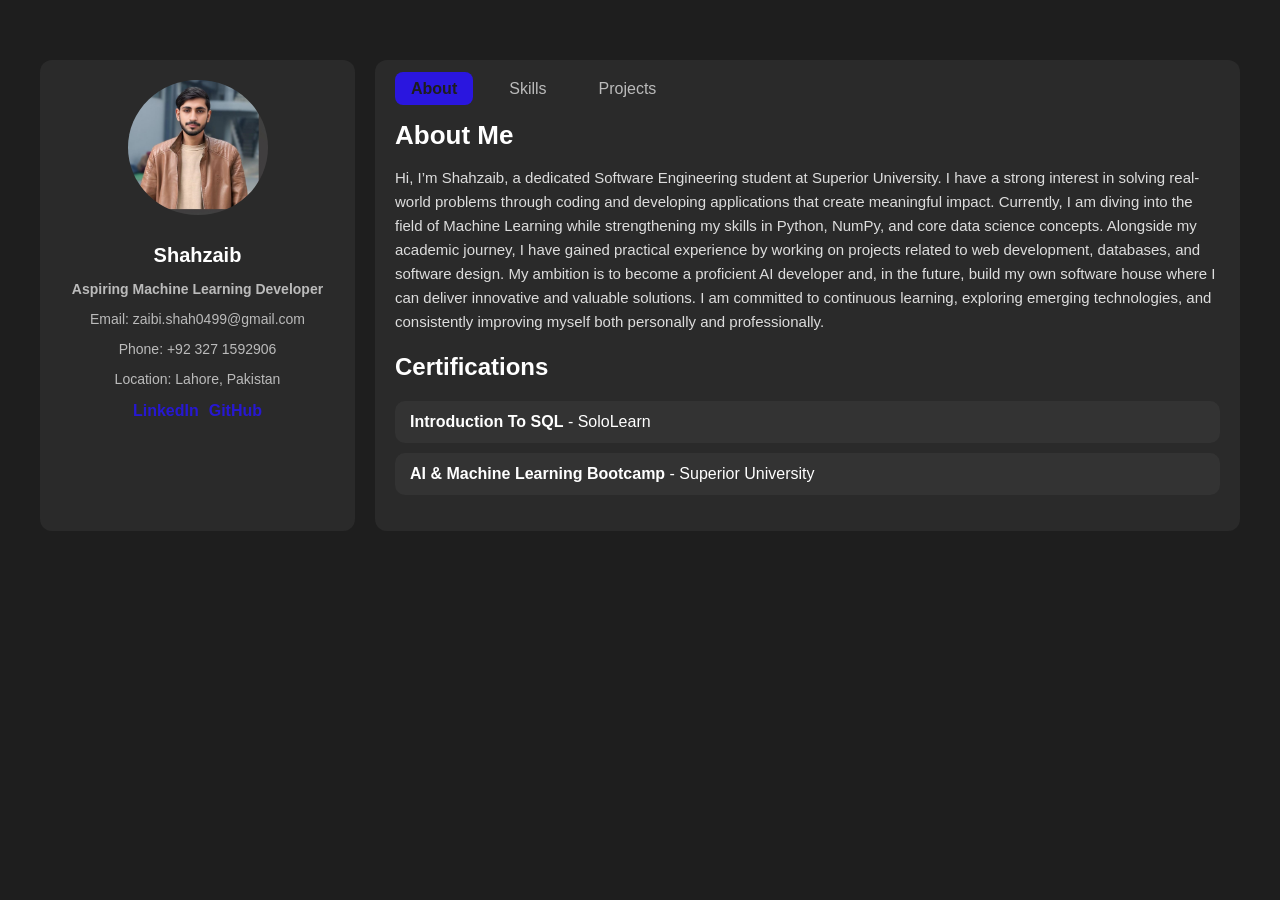
==== index.html @ c57428e2 "Add files via upload" ====
<!DOCTYPE html>
<html lang="en">
<head>
  <meta charset="UTF-8">
  <meta name="viewport" content="width=device-width, initial-scale=1.0">
  <title>Portfolio - About</title>
  <link rel="stylesheet" href="style.css">
</head>
<body>

  <!-- 🔹 Main Wrapper -->
  <div class="wrapper">

    <!-- Sidebar/Profile Card -->
    <aside class="sidebar">
      <div class="profile">
        <img src="image.jpeg" alt="Profile Pic">
        <h2>Shahzaib</h2>
        <p class="role">Aspiring Machine Learning Developer</p>
        <p>Email: zaibi.shah0499@gmail.com</p>
        <p>Phone: +92 327 1592906</p>
        <p>Location: Lahore, Pakistan</p>
      </div>
      <div class="social-links">
      <a href="https://www.linkedin.com/in/shahzaib-ali-828290384?trk=contact-info" target="_blank">LinkedIn</a>
      <a href="https://github.com/Shahzaib220" target="_blank">GitHub</a>
    </div>
    </aside>

    <!-- Content Area -->
    <main class="content">
      
      <!-- 🔹 Navigation Bar -->
      <nav class="navbar">
        <ul>
          <li><a href="index.html" class="active">About</a></li>
          <li><a href="skill.html">Skills</a></li>
          <li><a href="projects.html">Projects</a></li>
        </ul>
      </nav>

      <!-- 🔹 About Section -->
      <section class="about">
        <h1>About Me</h1>
        <p>
          Hi, I’m Shahzaib, a dedicated Software Engineering student at Superior University. I have a strong interest in solving real-world problems through coding and developing applications that create meaningful impact. Currently, I am diving into the field of Machine Learning while strengthening my skills in Python, NumPy, and core data science concepts.

Alongside my academic journey, I have gained practical experience by working on projects related to web development, databases, and software design. My ambition is to become a proficient AI developer and, in the future, build my own software house where I can deliver innovative and valuable solutions. I am committed to continuous learning, exploring emerging technologies, and consistently improving myself both personally and professionally.
        </p>
        <p>
</p>

      </section>
      <h2>Certifications</h2>
    <ul class="cert-list">
    <li><strong>Introduction To SQL</strong> - SoloLearn</li>
    <li><strong>AI & Machine Learning Bootcamp</strong> - Superior University</li>
    </ul>
    </main>

  </div>


</body>
</html>
---- style.css ----
/* General Reset */
body {
  margin: 0;
  font-family: Arial, sans-serif;
  background-color: #1e1e1e;
  color: #fff;
}

.wrapper {
  display: flex;
  max-width: 1200px;
  margin: 40px auto;
  gap: 20px;
  padding: 20px;
}

/* Sidebar/Profile Card */
.sidebar {
  background: #2a2a2a;
  border-radius: 12px;
  padding: 20px;
  flex: 1;
  text-align: center;
}

.sidebar img {
  width: 140px;
  border-radius: 50%;
  margin-bottom: 15px;
}

.sidebar h2 {
  margin: 10px 0;
  font-size: 20px;
}

.sidebar p {
  font-size: 14px;
  color: #bbb;
}

.role {
  font-weight: bold;
  color: #4b21e4; /* Highlight role */
}

/* Main Content */
.content {
  background: #2a2a2a;
  border-radius: 12px;
  padding: 20px;
  flex: 3;
}

/* Navigation Bar */
.navbar ul {
  list-style: none;
  display: flex;
  gap: 20px;
  padding: 0;
  margin: 0 0 20px 0;
}

.navbar ul li a {
  text-decoration: none;
  color: #bbb;
  padding: 8px 16px;
  border-radius: 8px;
  transition: 0.3s;
}

.navbar ul li a:hover {
  background: #444;
  color: #fff;
}

/* Active Button */
.navbar ul li a.active {
  background: #2a16df; /* Golden/Yellow active button */
  color: #1e1e1e;
  font-weight: bold;
}

/* About Section */
.about h1 {
  font-size: 26px;
  margin-bottom: 10px;
}

.about p {
  font-size: 15px;
  line-height: 1.6;
  color: #ddd;
}

/* Services Section */
.services {
  margin-top: 20px;
}

.services h2 {
  margin-bottom: 15px;
  font-size: 22px;
}

.service-box {
  background: #333;
  padding: 20px;
  border-radius: 10px;
  margin-bottom: 15px;
  transition: 0.3s;
}

.service-box:hover {
  background: #444;
}

.service-box h3 {
  margin-bottom: 10px;
  font-size: 18px;
}

.service-box p {
  font-size: 14px;
  color: #bbb;
}
/* Skills Page */
.skills-page {
  margin-top: 20px;
}

.skills-page h1 {
  font-size: 26px;
  margin-bottom: 15px;
}

.skills-list {
  list-style-type: disc;
  padding-left: 20px;
}

.skills-list li {
  font-size: 16px;
  margin-bottom: 8px;
  color: #ddd;
}
.projects {
  margin-top: 20px;
}

.project-box {
  background: #333;
  padding: 20px;
  border-radius: 10px;
  margin-bottom: 15px;
}

.project-box h3 {
  margin-bottom: 8px;
  color: #3d0fd3;
}

.project-box p {
  color: #bbb;
  font-size: 14px;
}
.cert-list {
  list-style: none;
  padding: 0;
}

.cert-list li {
  background: #333;
  padding: 12px 15px;
  border-radius: 10px;
  margin-bottom: 10px;
  transition: 0.3s;
}

.cert-list li:hover {
  background: #444;
}
.social-links {
  margin-top: 15px;
  display: flex;
  justify-content: center;
  gap: 10px;
}

.social-links a {
  color: #2718d1; /* highlight color */
  text-decoration: none;
  font-weight: bold;
  transition: 0.3s;
}

.social-links a:hover {
  color: #fff;
}
.skill {
  margin-bottom: 15px;
}

.skill p {
  margin-bottom: 5px;
}

.skill-bar {
  background: #333;
  border-radius: 8px;
  height: 10px;
  width: 100%;
}

.skill-level {
  background: #1714c5;
  height: 10px;
  border-radius: 8px;
}
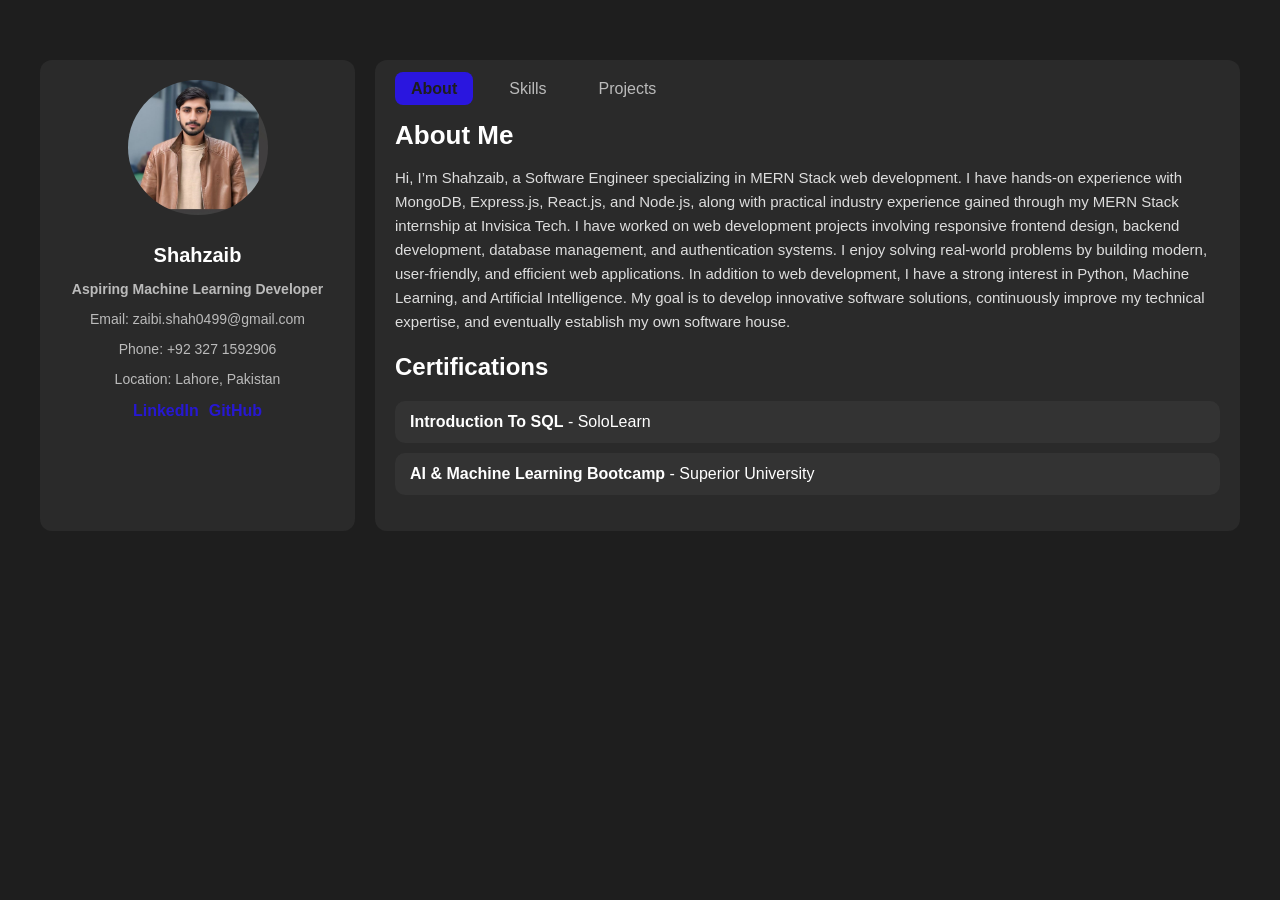
==== commit 2fe19042: "Update index.html" ====
--- a/index.html
+++ b/index.html
@@ -43,9 +43,7 @@
       <section class="about">
         <h1>About Me</h1>
         <p>
-          Hi, I’m Shahzaib, a dedicated Software Engineering student at Superior University. I have a strong interest in solving real-world problems through coding and developing applications that create meaningful impact. Currently, I am diving into the field of Machine Learning while strengthening my skills in Python, NumPy, and core data science concepts.
-
-Alongside my academic journey, I have gained practical experience by working on projects related to web development, databases, and software design. My ambition is to become a proficient AI developer and, in the future, build my own software house where I can deliver innovative and valuable solutions. I am committed to continuous learning, exploring emerging technologies, and consistently improving myself both personally and professionally.
+          Hi, I’m Shahzaib, a Software Engineer specializing in MERN Stack web development. I have hands-on experience with MongoDB, Express.js, React.js, and Node.js, along with practical industry experience gained through my MERN Stack internship at Invisica Tech. I have worked on web development projects involving responsive frontend design, backend development, database management, and authentication systems. I enjoy solving real-world problems by building modern, user-friendly, and efficient web applications. In addition to web development, I have a strong interest in Python, Machine Learning, and Artificial Intelligence. My goal is to develop innovative software solutions, continuously improve my technical expertise, and eventually establish my own software house.
         </p>
         <p>
 </p>
